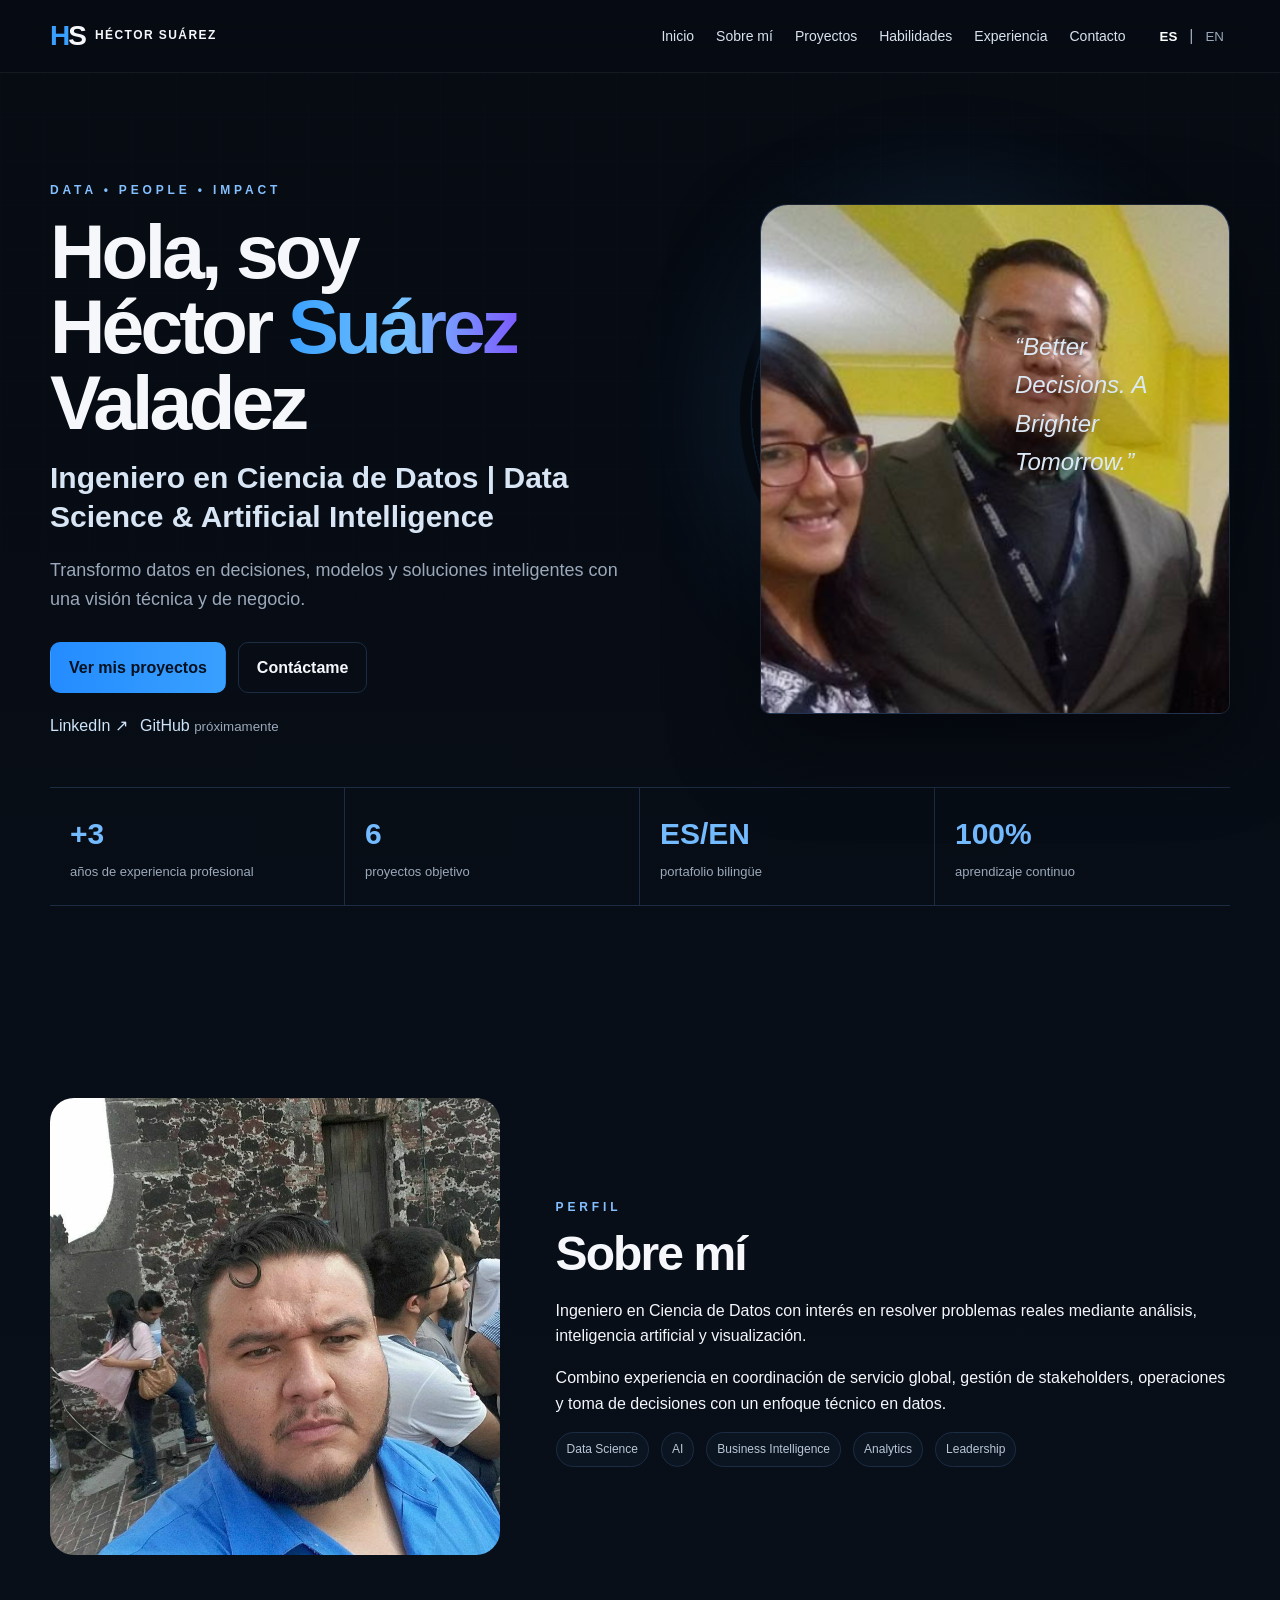
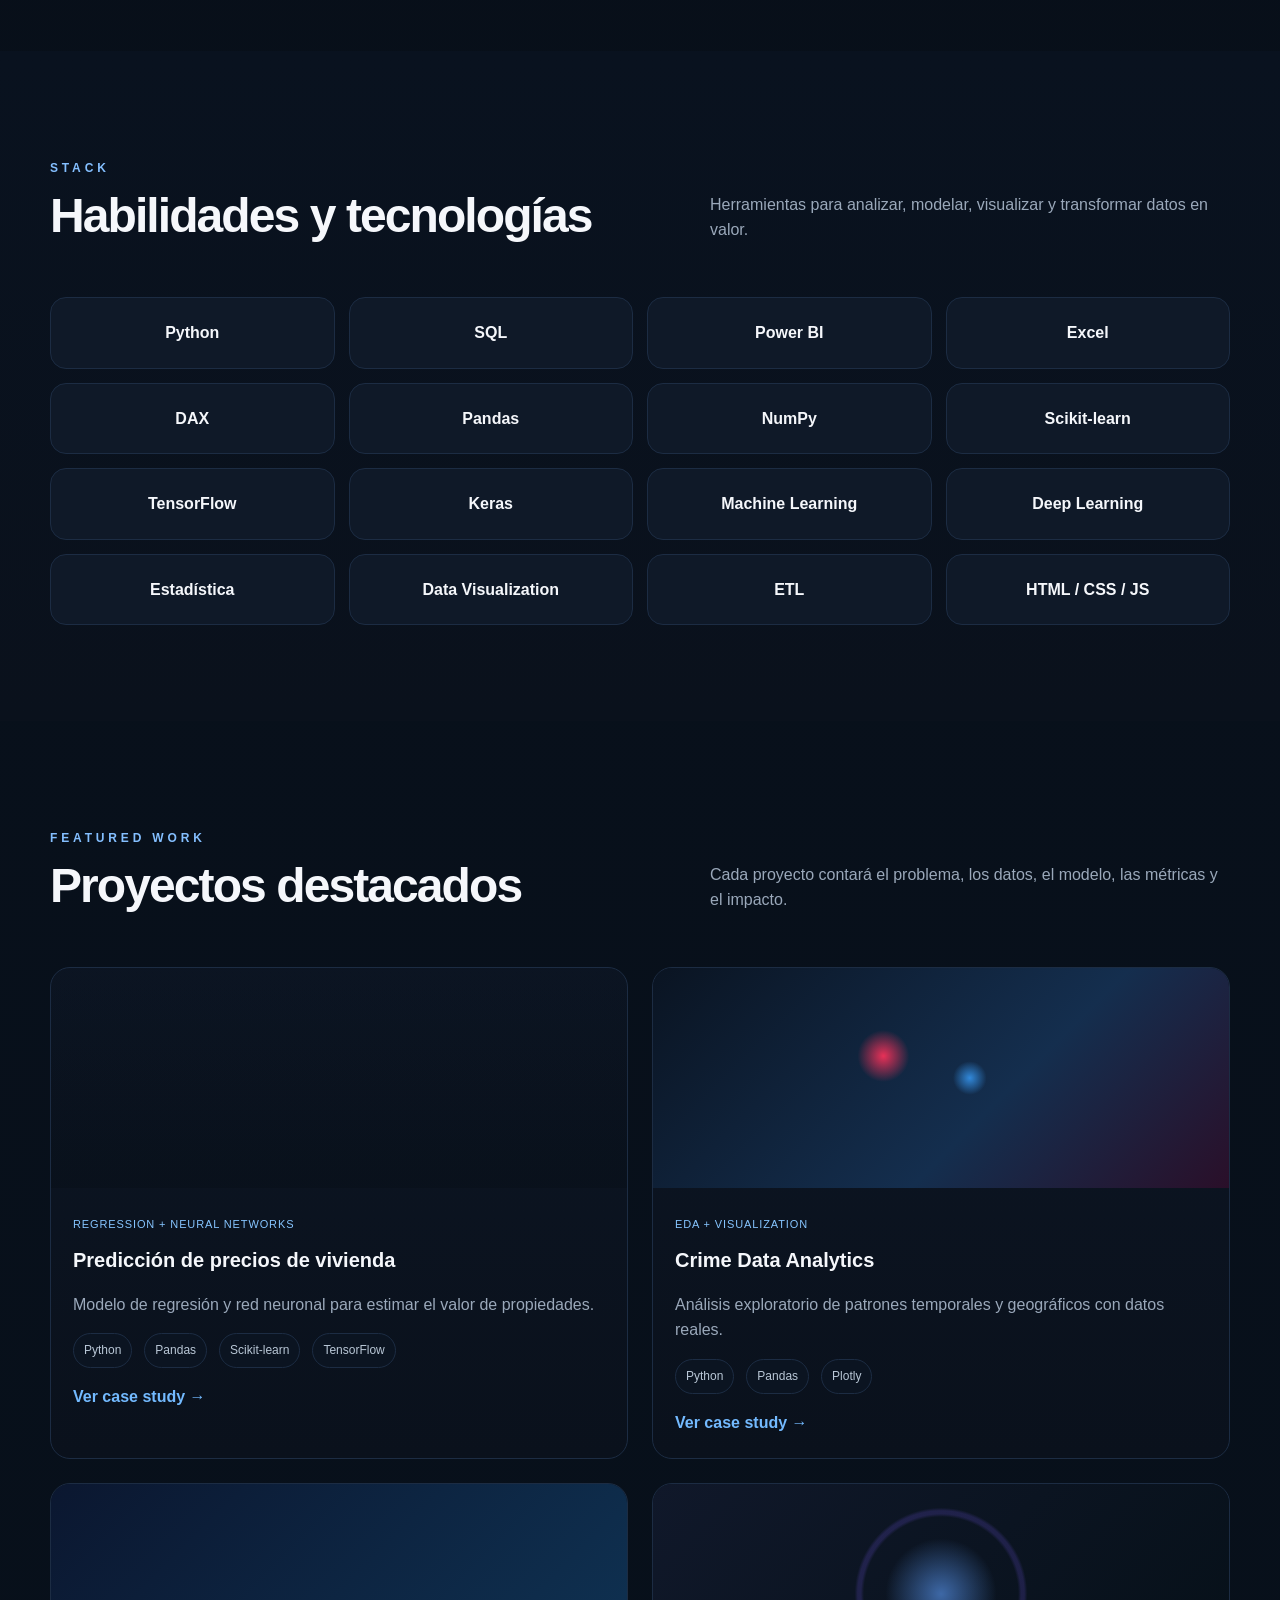
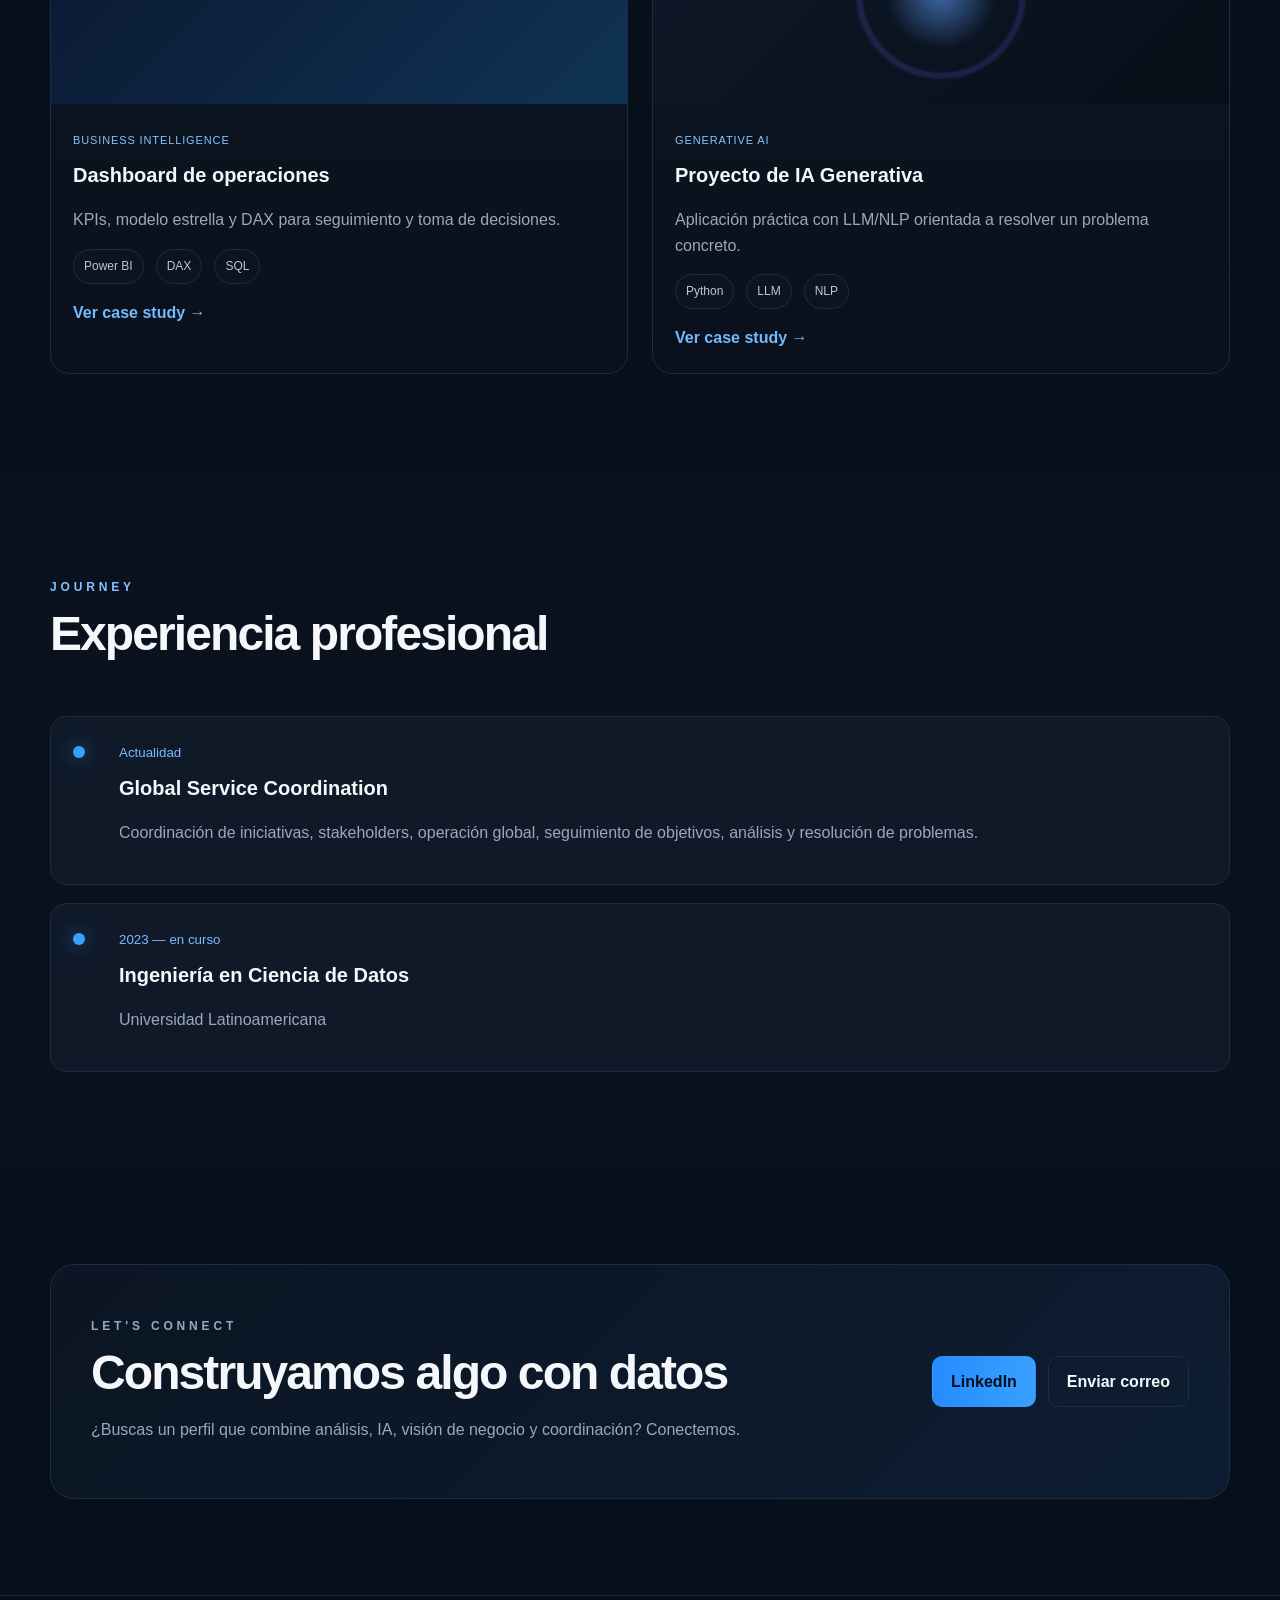
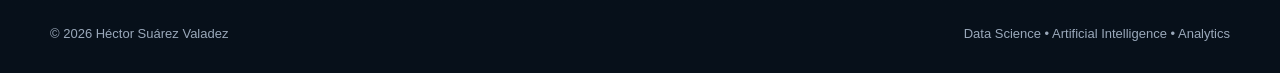
==== index.html @ ac774db7 "Add files via upload" ====
<!doctype html>
<html lang="es">
<head>
  <meta charset="utf-8" />
  <meta name="viewport" content="width=device-width, initial-scale=1" />
  <title>Héctor Suárez Valadez | Data Science & AI</title>
  <meta name="description" content="Portafolio profesional de Héctor Suárez: Ciencia de Datos, IA, Machine Learning, Business Intelligence y Analytics." />
  <link rel="stylesheet" href="css/styles.css" />
</head>
<body>
  <header class="site-header">
    <div class="container nav-wrap">
      <a class="brand" href="#inicio" aria-label="Inicio">
        <span class="brand-mark">HS</span>
        <span class="brand-text">HÉCTOR SUÁREZ</span>
      </a>
      <button class="menu-btn" id="menuBtn" aria-label="Abrir menú">☰</button>
      <nav class="nav" id="mainNav">
        <a href="#inicio" data-i18n="nav_home">Inicio</a>
        <a href="#sobre-mi" data-i18n="nav_about">Sobre mí</a>
        <a href="#proyectos" data-i18n="nav_projects">Proyectos</a>
        <a href="#habilidades" data-i18n="nav_skills">Habilidades</a>
        <a href="#experiencia" data-i18n="nav_experience">Experiencia</a>
        <a href="#contacto" data-i18n="nav_contact">Contacto</a>
      </nav>
      <div class="nav-actions">
        <button class="lang-btn active" data-lang="es">ES</button>
        <span>|</span>
        <button class="lang-btn" data-lang="en">EN</button>
      </div>
    </div>
  </header>

  <main>
    <section class="hero section" id="inicio">
      <div class="grid-overlay"></div>
      <div class="container hero-grid">
        <div class="hero-copy reveal">
          <p class="eyebrow" data-i18n="hero_eyebrow">DATA • PEOPLE • IMPACT</p>
          <h1>
            <span data-i18n="hero_hello">Hola, soy</span><br>
            Héctor <span class="accent">Suárez</span> Valadez
          </h1>
          <h2 data-i18n="hero_title">Ingeniero en Ciencia de Datos | Data Science & Artificial Intelligence</h2>
          <p class="hero-text" data-i18n="hero_text">
            Transformo datos en decisiones, modelos y soluciones inteligentes con una visión técnica y de negocio.
          </p>
          <div class="cta-row">
            <a class="btn primary" href="#proyectos" data-i18n="cta_projects">Ver mis proyectos</a>
            <a class="btn secondary" href="#contacto" data-i18n="cta_contact">Contáctame</a>
          </div>
          <div class="social-row">
            <a href="https://www.linkedin.com/in/hectorsuarezvaladez/" target="_blank" rel="noreferrer">LinkedIn ↗</a>
            <span>GitHub <small data-i18n="coming_soon">próximamente</small></span>
          </div>
        </div>

        <div class="hero-visual reveal delay-1">
          <div class="neural-orb"></div>
          <div class="portrait-frame">
            <img src="images/hector-professional.png" alt="Héctor Suárez Valadez" />
          </div>
          <blockquote data-i18n="hero_quote">“Better Decisions. A Brighter Tomorrow.”</blockquote>
        </div>
      </div>

      <div class="container stat-strip reveal">
        <div><strong>+3</strong><span data-i18n="stat_exp">años de experiencia profesional</span></div>
        <div><strong>6</strong><span data-i18n="stat_projects">proyectos objetivo</span></div>
        <div><strong>ES/EN</strong><span data-i18n="stat_bilingual">portafolio bilingüe</span></div>
        <div><strong>100%</strong><span data-i18n="stat_learning">aprendizaje continuo</span></div>
      </div>
    </section>

    <section class="section" id="sobre-mi">
      <div class="container two-col">
        <div class="section-image reveal">
          <img src="images/hector-casual.png" alt="Héctor Suárez" />
        </div>
        <div class="reveal delay-1">
          <p class="eyebrow" data-i18n="about_eyebrow">PERFIL</p>
          <h3 data-i18n="about_title">Sobre mí</h3>
          <p data-i18n="about_p1">Ingeniero en Ciencia de Datos con interés en resolver problemas reales mediante análisis, inteligencia artificial y visualización.</p>
          <p data-i18n="about_p2">Combino experiencia en coordinación de servicio global, gestión de stakeholders, operaciones y toma de decisiones con un enfoque técnico en datos.</p>
          <div class="pill-row">
            <span>Data Science</span><span>AI</span><span>Business Intelligence</span><span>Analytics</span><span>Leadership</span>
          </div>
        </div>
      </div>
    </section>

    <section class="section dark-panel" id="habilidades">
      <div class="container">
        <div class="section-head reveal">
          <div>
            <p class="eyebrow" data-i18n="skills_eyebrow">STACK</p>
            <h3 data-i18n="skills_title">Habilidades y tecnologías</h3>
          </div>
          <p data-i18n="skills_text">Herramientas para analizar, modelar, visualizar y transformar datos en valor.</p>
        </div>
        <div class="skills-grid reveal delay-1">
          <article>Python</article><article>SQL</article><article>Power BI</article><article>Excel</article>
          <article>DAX</article><article>Pandas</article><article>NumPy</article><article>Scikit-learn</article>
          <article>TensorFlow</article><article>Keras</article><article>Machine Learning</article><article>Deep Learning</article>
          <article>Estadística</article><article>Data Visualization</article><article>ETL</article><article>HTML / CSS / JS</article>
        </div>
      </div>
    </section>

    <section class="section" id="proyectos">
      <div class="container">
        <div class="section-head reveal">
          <div>
            <p class="eyebrow" data-i18n="projects_eyebrow">FEATURED WORK</p>
            <h3 data-i18n="projects_title">Proyectos destacados</h3>
          </div>
          <p data-i18n="projects_text">Cada proyecto contará el problema, los datos, el modelo, las métricas y el impacto.</p>
        </div>

        <div class="projects-grid">
          <article class="project-card reveal">
            <div class="project-media project-house"></div>
            <div class="project-body">
              <span class="tag">Regression + Neural Networks</span>
              <h4 data-i18n="p1_title">Predicción de precios de vivienda</h4>
              <p data-i18n="p1_text">Modelo de regresión y red neuronal para estimar el valor de propiedades.</p>
              <div class="tech-row"><span>Python</span><span>Pandas</span><span>Scikit-learn</span><span>TensorFlow</span></div>
              <a href="projects/vivienda.html" data-i18n="view_case">Ver case study →</a>
            </div>
          </article>

          <article class="project-card reveal delay-1">
            <div class="project-media project-crime"></div>
            <div class="project-body">
              <span class="tag">EDA + Visualization</span>
              <h4 data-i18n="p2_title">Crime Data Analytics</h4>
              <p data-i18n="p2_text">Análisis exploratorio de patrones temporales y geográficos con datos reales.</p>
              <div class="tech-row"><span>Python</span><span>Pandas</span><span>Plotly</span></div>
              <a href="projects/crime-data.html" data-i18n="view_case">Ver case study →</a>
            </div>
          </article>

          <article class="project-card reveal delay-2">
            <div class="project-media project-bi"></div>
            <div class="project-body">
              <span class="tag">Business Intelligence</span>
              <h4 data-i18n="p3_title">Dashboard de operaciones</h4>
              <p data-i18n="p3_text">KPIs, modelo estrella y DAX para seguimiento y toma de decisiones.</p>
              <div class="tech-row"><span>Power BI</span><span>DAX</span><span>SQL</span></div>
              <a href="projects/power-bi.html" data-i18n="view_case">Ver case study →</a>
            </div>
          </article>

          <article class="project-card reveal">
            <div class="project-media project-ai"></div>
            <div class="project-body">
              <span class="tag">Generative AI</span>
              <h4 data-i18n="p4_title">Proyecto de IA Generativa</h4>
              <p data-i18n="p4_text">Aplicación práctica con LLM/NLP orientada a resolver un problema concreto.</p>
              <div class="tech-row"><span>Python</span><span>LLM</span><span>NLP</span></div>
              <a href="projects/ia-generativa.html" data-i18n="view_case">Ver case study →</a>
            </div>
          </article>
        </div>
      </div>
    </section>

    <section class="section dark-panel" id="experiencia">
      <div class="container">
        <div class="section-head reveal">
          <div>
            <p class="eyebrow" data-i18n="exp_eyebrow">JOURNEY</p>
            <h3 data-i18n="exp_title">Experiencia profesional</h3>
          </div>
        </div>
        <div class="timeline">
          <article class="timeline-item reveal">
            <span class="timeline-dot"></span>
            <div>
              <small data-i18n="exp_now">Actualidad</small>
              <h4>Global Service Coordination</h4>
              <p data-i18n="exp_text1">Coordinación de iniciativas, stakeholders, operación global, seguimiento de objetivos, análisis y resolución de problemas.</p>
            </div>
          </article>
          <article class="timeline-item reveal delay-1">
            <span class="timeline-dot"></span>
            <div>
              <small>2023 — <span data-i18n="ongoing">en curso</span></small>
              <h4 data-i18n="degree">Ingeniería en Ciencia de Datos</h4>
              <p>Universidad Latinoamericana</p>
            </div>
          </article>
        </div>
      </div>
    </section>

    <section class="section" id="contacto">
      <div class="container contact-card reveal">
        <div>
          <p class="eyebrow" data-i18n="contact_eyebrow">LET'S CONNECT</p>
          <h3 data-i18n="contact_title">Construyamos algo con datos</h3>
          <p data-i18n="contact_text">¿Buscas un perfil que combine análisis, IA, visión de negocio y coordinación? Conectemos.</p>
        </div>
        <div class="contact-actions">
          <a class="btn primary" href="https://www.linkedin.com/in/hectorsuarezvaladez/" target="_blank" rel="noreferrer">LinkedIn</a>
          <a class="btn secondary" href="mailto:tu-correo@ejemplo.com" data-i18n="email_btn">Enviar correo</a>
        </div>
      </div>
    </section>
  </main>

  <footer class="footer">
    <div class="container">
      <span>© 2026 Héctor Suárez Valadez</span>
      <span>Data Science • Artificial Intelligence • Analytics</span>
    </div>
  </footer>

  <script src="js/main.js"></script>
</body>
</html>
---- css/styles.css ----
:root{
  --bg:#070b12;
  --bg2:#0b1220;
  --card:#0f1928;
  --text:#f5f7fb;
  --muted:#9aa8ba;
  --line:#1c2c43;
  --accent:#39a0ff;
  --accent2:#7c5cff;
  --max:1180px;
}
*{box-sizing:border-box}
html{scroll-behavior:smooth}
body{
  margin:0;
  font-family:Inter,Segoe UI,Arial,sans-serif;
  background:linear-gradient(180deg,var(--bg),#08101b 40%,#07101a);
  color:var(--text);
  line-height:1.6
}
a{color:inherit;text-decoration:none}
img{max-width:100%;display:block}
.container{width:min(calc(100% - 32px),var(--max));margin:auto}
.section{padding:96px 0;position:relative}
.site-header{
  position:sticky;top:0;z-index:30;
  backdrop-filter:blur(16px);
  background:rgba(7,11,18,.78);
  border-bottom:1px solid rgba(255,255,255,.06)
}
.nav-wrap{height:72px;display:flex;align-items:center;gap:28px}
.brand{display:flex;align-items:center;gap:10px;font-weight:800}
.brand-mark{font-size:28px;letter-spacing:-2px}
.brand-mark::first-letter{color:var(--accent)}
.brand-text{font-size:12px;letter-spacing:.12em}
.nav{display:flex;gap:22px;margin-left:auto}
.nav a{font-size:14px;color:#d9e3ef}
.nav a:hover{color:var(--accent)}
.nav-actions{display:flex;align-items:center;gap:6px;color:var(--muted)}
.lang-btn{border:0;background:none;color:var(--muted);cursor:pointer}
.lang-btn.active{color:#fff;font-weight:700}
.menu-btn{display:none;margin-left:auto;background:none;border:1px solid var(--line);color:#fff;padding:8px 10px;border-radius:10px}
.hero{min-height:calc(100vh - 72px);display:flex;flex-direction:column;justify-content:center;overflow:hidden}
.grid-overlay{
  position:absolute;inset:0;opacity:.22;pointer-events:none;
  background-image:linear-gradient(rgba(57,160,255,.07) 1px,transparent 1px),linear-gradient(90deg,rgba(57,160,255,.07) 1px,transparent 1px);
  background-size:44px 44px;
  mask-image:linear-gradient(to bottom,black,transparent 90%)
}
.hero-grid{display:grid;grid-template-columns:1.05fr .95fr;gap:48px;align-items:center;position:relative}
.eyebrow{font-size:12px;letter-spacing:.32em;color:#84bfff;font-weight:700}
h1{font-size:clamp(44px,6vw,78px);line-height:.98;letter-spacing:-.05em;margin:14px 0 18px}
h2{font-size:clamp(20px,2.4vw,30px);line-height:1.3;font-weight:600;color:#d8e5f4;margin:0 0 20px}
h3{font-size:clamp(32px,4vw,48px);line-height:1.05;margin:8px 0 18px;letter-spacing:-.04em}
h4{font-size:20px;margin:8px 0}
.accent{background:linear-gradient(90deg,var(--accent),#75c2ff,var(--accent2));-webkit-background-clip:text;background-clip:text;color:transparent}
.hero-text{font-size:18px;color:var(--muted);max-width:680px}
.cta-row,.social-row,.pill-row,.tech-row{display:flex;gap:12px;flex-wrap:wrap}
.cta-row{margin:28px 0 20px}
.btn{padding:12px 18px;border-radius:10px;border:1px solid var(--line);font-weight:700;display:inline-flex;align-items:center;justify-content:center}
.btn.primary{background:linear-gradient(90deg,#248cff,var(--accent));color:#04101d;border-color:transparent}
.btn.secondary{background:transparent}
.social-row{color:#cfe5fb}
.social-row small{color:var(--muted)}
.hero-visual{position:relative;min-height:520px}
.portrait-frame{
  position:absolute;right:0;bottom:0;width:min(88%,470px);height:510px;
  border-radius:28px 28px 10px 10px;overflow:hidden;
  background:linear-gradient(180deg,#102340,#0b1220);
  box-shadow:0 30px 90px rgba(0,0,0,.45);
  border:1px solid rgba(255,255,255,.07)
}
.portrait-frame img{width:100%;height:100%;object-fit:cover;object-position:center top}
.neural-orb{
  position:absolute;width:420px;height:420px;border-radius:50%;right:70px;top:10px;
  background:
   radial-gradient(circle at 30% 30%,rgba(57,160,255,.42),transparent 30%),
   radial-gradient(circle at 70% 60%,rgba(124,92,255,.32),transparent 28%),
   repeating-radial-gradient(circle,rgba(57,160,255,.16) 0 1px,transparent 2px 18px);
  filter:blur(.1px);
  box-shadow:0 0 120px rgba(57,160,255,.18)
}
.hero blockquote{position:absolute;right:-5px;top:110px;width:180px;font-size:24px;font-style:italic;color:#dbe9f6}
.stat-strip{display:grid;grid-template-columns:repeat(4,1fr);margin-top:48px;border-top:1px solid var(--line);border-bottom:1px solid var(--line)}
.stat-strip div{padding:22px 20px;border-right:1px solid var(--line)}
.stat-strip div:last-child{border-right:0}
.stat-strip strong{font-size:30px;color:#73baff;display:block}
.stat-strip span{font-size:13px;color:var(--muted)}
.two-col{display:grid;grid-template-columns:.8fr 1.2fr;gap:56px;align-items:center}
.section-image img{border-radius:24px;max-height:500px;width:100%;object-fit:cover}
.pill-row span,.tech-row span{padding:7px 10px;border:1px solid var(--line);background:#0b1421;border-radius:999px;color:#b9c7d6;font-size:12px}
.dark-panel{background:linear-gradient(180deg,#09121f,#0a111c)}
.section-head{display:flex;align-items:end;justify-content:space-between;gap:30px;margin-bottom:38px}
.section-head>p{max-width:520px;color:var(--muted)}
.skills-grid{display:grid;grid-template-columns:repeat(4,1fr);gap:14px}
.skills-grid article{padding:22px;border:1px solid var(--line);background:var(--card);border-radius:16px;text-align:center;font-weight:700}
.projects-grid{display:grid;grid-template-columns:repeat(2,1fr);gap:24px}
.project-card{border:1px solid var(--line);background:linear-gradient(180deg,#0c1523,#0a111c);border-radius:20px;overflow:hidden;transition:.25s}
.project-card:hover{transform:translateY(-5px);border-color:#2c6ea8}
.project-media{height:220px;background-size:cover;background-position:center}
.project-house{background-image:linear-gradient(rgba(5,12,20,.05),rgba(5,12,20,.35)),url('https://images.unsplash.com/photo-1600585154340-be6161a56a0c?auto=format&fit=crop&w=1200&q=80')}
.project-crime{background-image:radial-gradient(circle at 40% 40%,rgba(255,50,90,.9),transparent 7%),radial-gradient(circle at 55% 50%,rgba(57,160,255,.8),transparent 5%),linear-gradient(135deg,#0a1422,#142e4e 60%,#2a0f29)}
.project-bi{background-image:linear-gradient(135deg,#0b1730,#0f3354),repeating-linear-gradient(90deg,transparent 0 50px,rgba(57,160,255,.14) 51px)}
.project-ai{background-image:radial-gradient(circle at center,rgba(95,160,255,.6),transparent 18%),radial-gradient(circle at center,transparent 25%,rgba(124,92,255,.18) 26% 27%,transparent 28%),linear-gradient(135deg,#10182a,#061018)}
.project-body{padding:22px}
.tag{font-size:11px;color:#86c5ff;text-transform:uppercase;letter-spacing:.08em}
.project-body p{color:var(--muted)}
.project-body a{display:inline-block;margin-top:16px;color:#73baff;font-weight:700}
.timeline{display:grid;gap:18px}
.timeline-item{display:grid;grid-template-columns:28px 1fr;gap:18px;padding:22px;border:1px solid var(--line);border-radius:16px;background:var(--card)}
.timeline-dot{width:12px;height:12px;margin-top:7px;border-radius:50%;background:var(--accent);box-shadow:0 0 20px rgba(57,160,255,.6)}
.timeline small{color:#7bbaff}
.timeline p{color:var(--muted)}
.contact-card{display:flex;justify-content:space-between;align-items:center;gap:40px;padding:40px;border:1px solid var(--line);border-radius:24px;background:linear-gradient(135deg,#0b1523,#0d1d31)}
.contact-card p{max-width:720px;color:var(--muted)}
.contact-actions{display:flex;gap:12px;flex-wrap:wrap}
.footer{border-top:1px solid var(--line);padding:28px 0;color:var(--muted);font-size:13px}
.footer .container{display:flex;justify-content:space-between;gap:20px;flex-wrap:wrap}
.reveal{opacity:0;transform:translateY(24px);transition:.7s ease}
.reveal.show{opacity:1;transform:none}
.delay-1{transition-delay:.12s}.delay-2{transition-delay:.24s}
@media(max-width:900px){
  .nav{display:none;position:absolute;top:72px;left:16px;right:16px;flex-direction:column;padding:18px;background:#08121f;border:1px solid var(--line);border-radius:14px}
  .nav.open{display:flex}
  .menu-btn{display:block}
  .nav-actions{margin-left:0}
  .hero-grid,.two-col{grid-template-columns:1fr}
  .hero-visual{min-height:480px}
  .hero blockquote{right:10px}
  .skills-grid{grid-template-columns:repeat(2,1fr)}
  .projects-grid{grid-template-columns:1fr}
  .stat-strip{grid-template-columns:repeat(2,1fr)}
  .section-head,.contact-card{align-items:flex-start;flex-direction:column}
}
@media(max-width:560px){
  .section{padding:72px 0}
  .brand-text{display:none}
  .hero-visual{min-height:420px}
  .portrait-frame{height:410px;width:100%}
  .hero blockquote{display:none}
  .neural-orb{width:320px;height:320px;right:0}
  .skills-grid,.stat-strip{grid-template-columns:1fr 1fr}
  .stat-strip div{border-bottom:1px solid var(--line)}
}
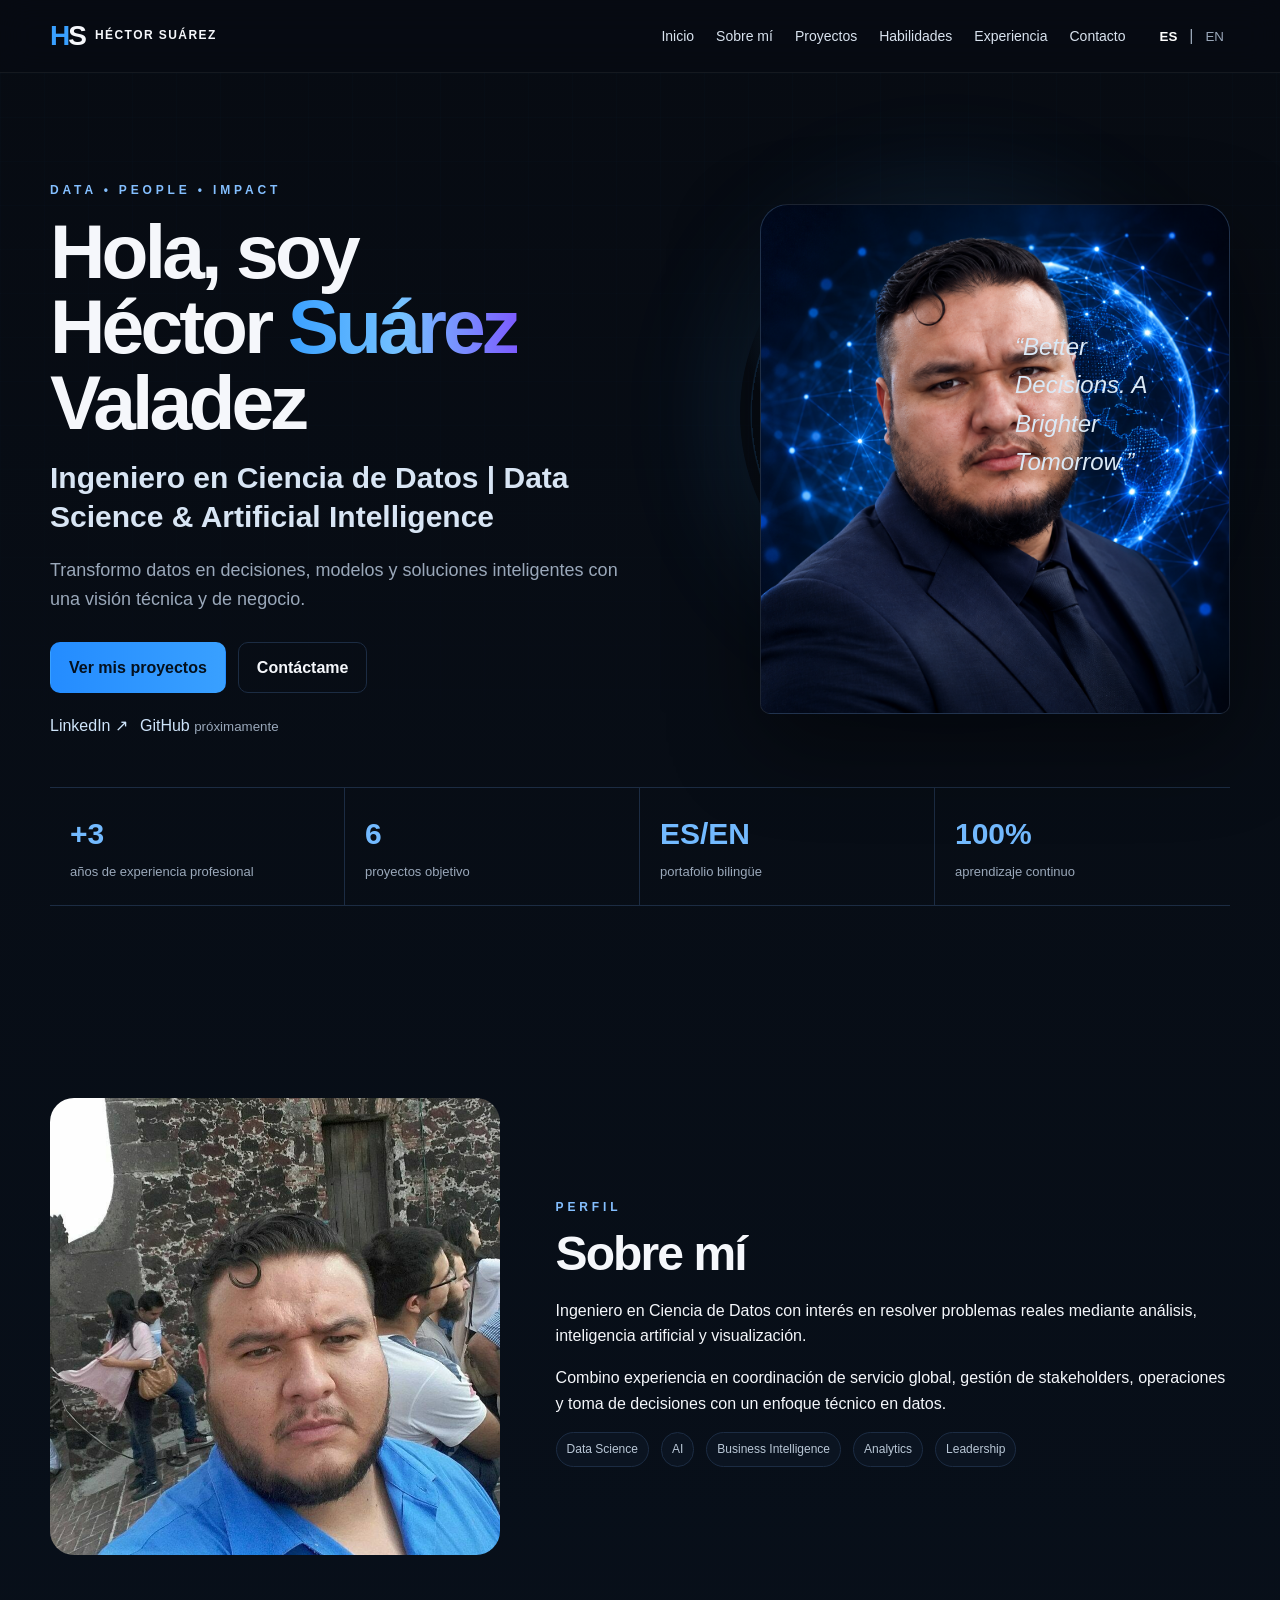
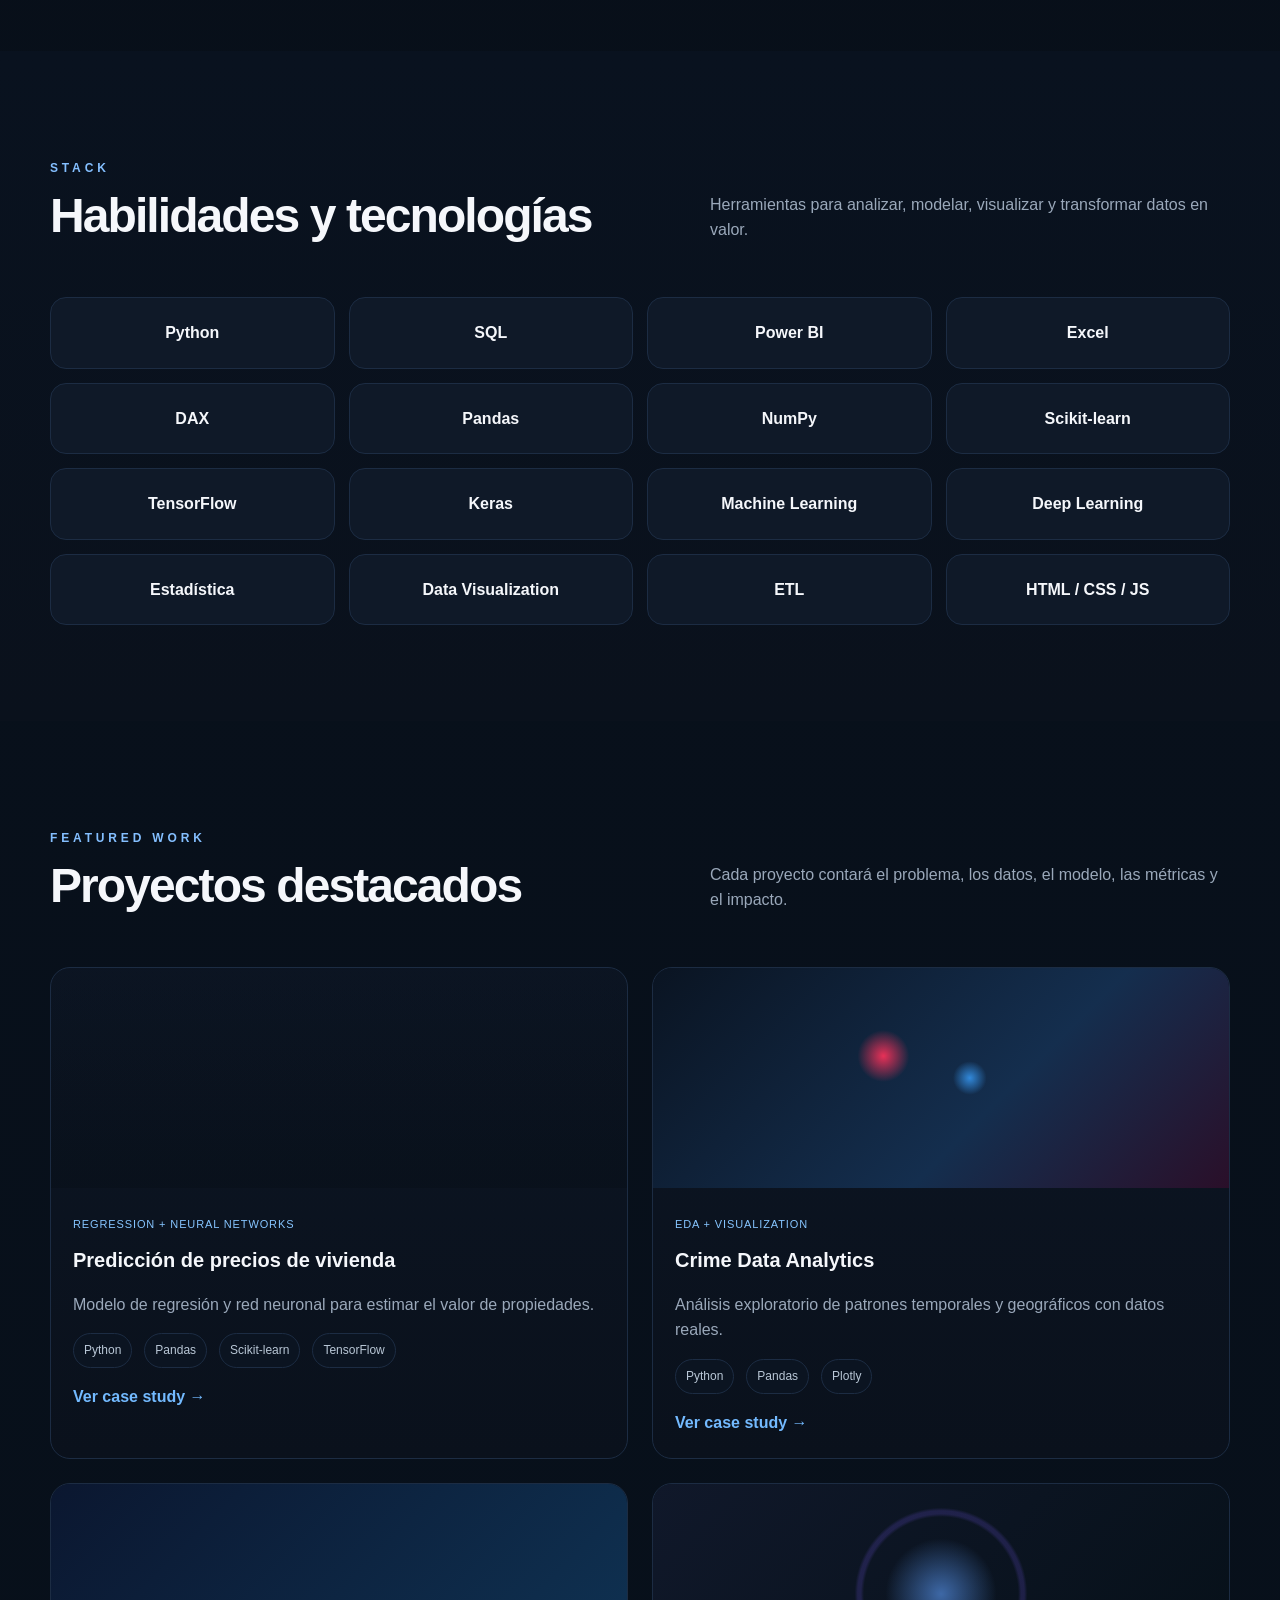
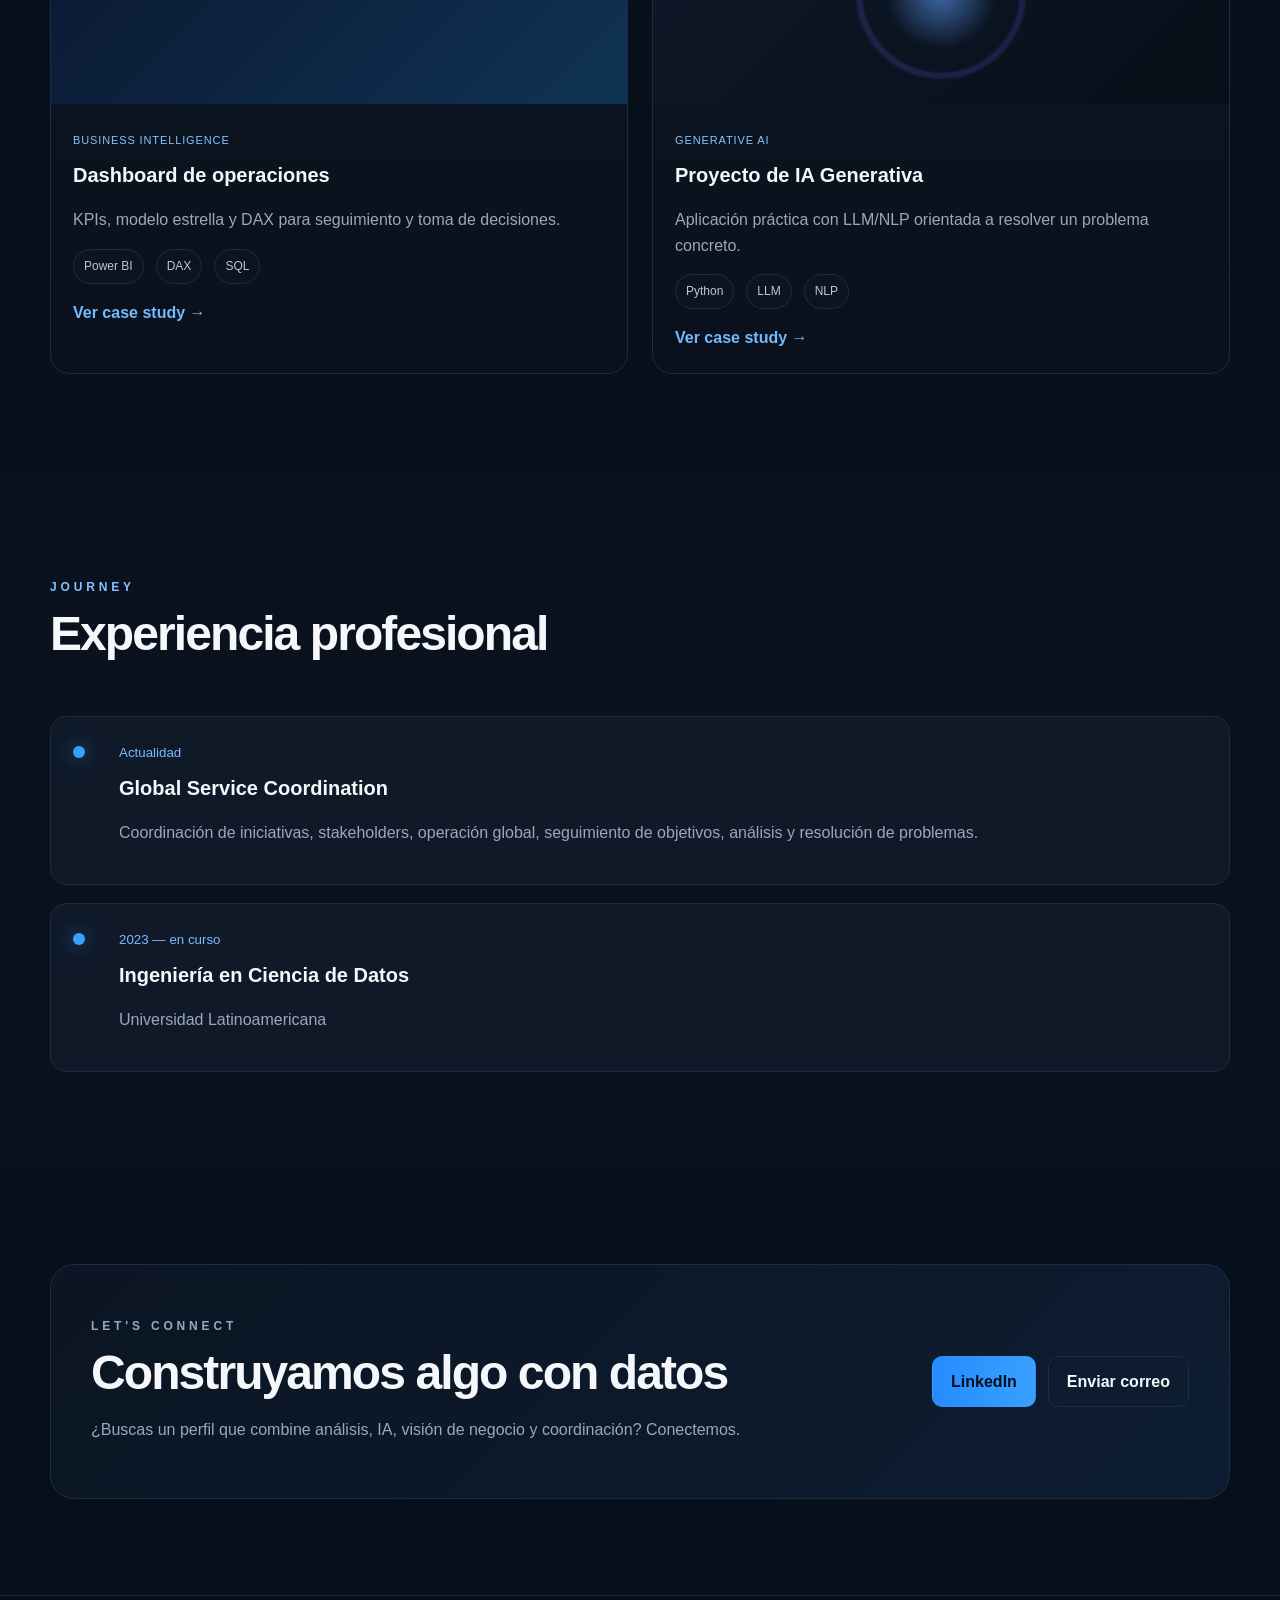
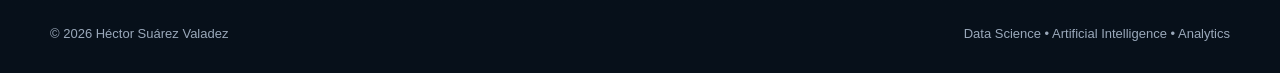
==== commit 84753f7b: "Update hero image in index.html" ====
--- a/index.html
+++ b/index.html
@@ -58,7 +58,7 @@
         <div class="hero-visual reveal delay-1">
           <div class="neural-orb"></div>
           <div class="portrait-frame">
-            <img src="images/hector-professional.png" alt="Héctor Suárez Valadez" />
+            <img src="images/yo.png" alt="Héctor Suárez Valadez" />
           </div>
           <blockquote data-i18n="hero_quote">“Better Decisions. A Brighter Tomorrow.”</blockquote>
         </div>
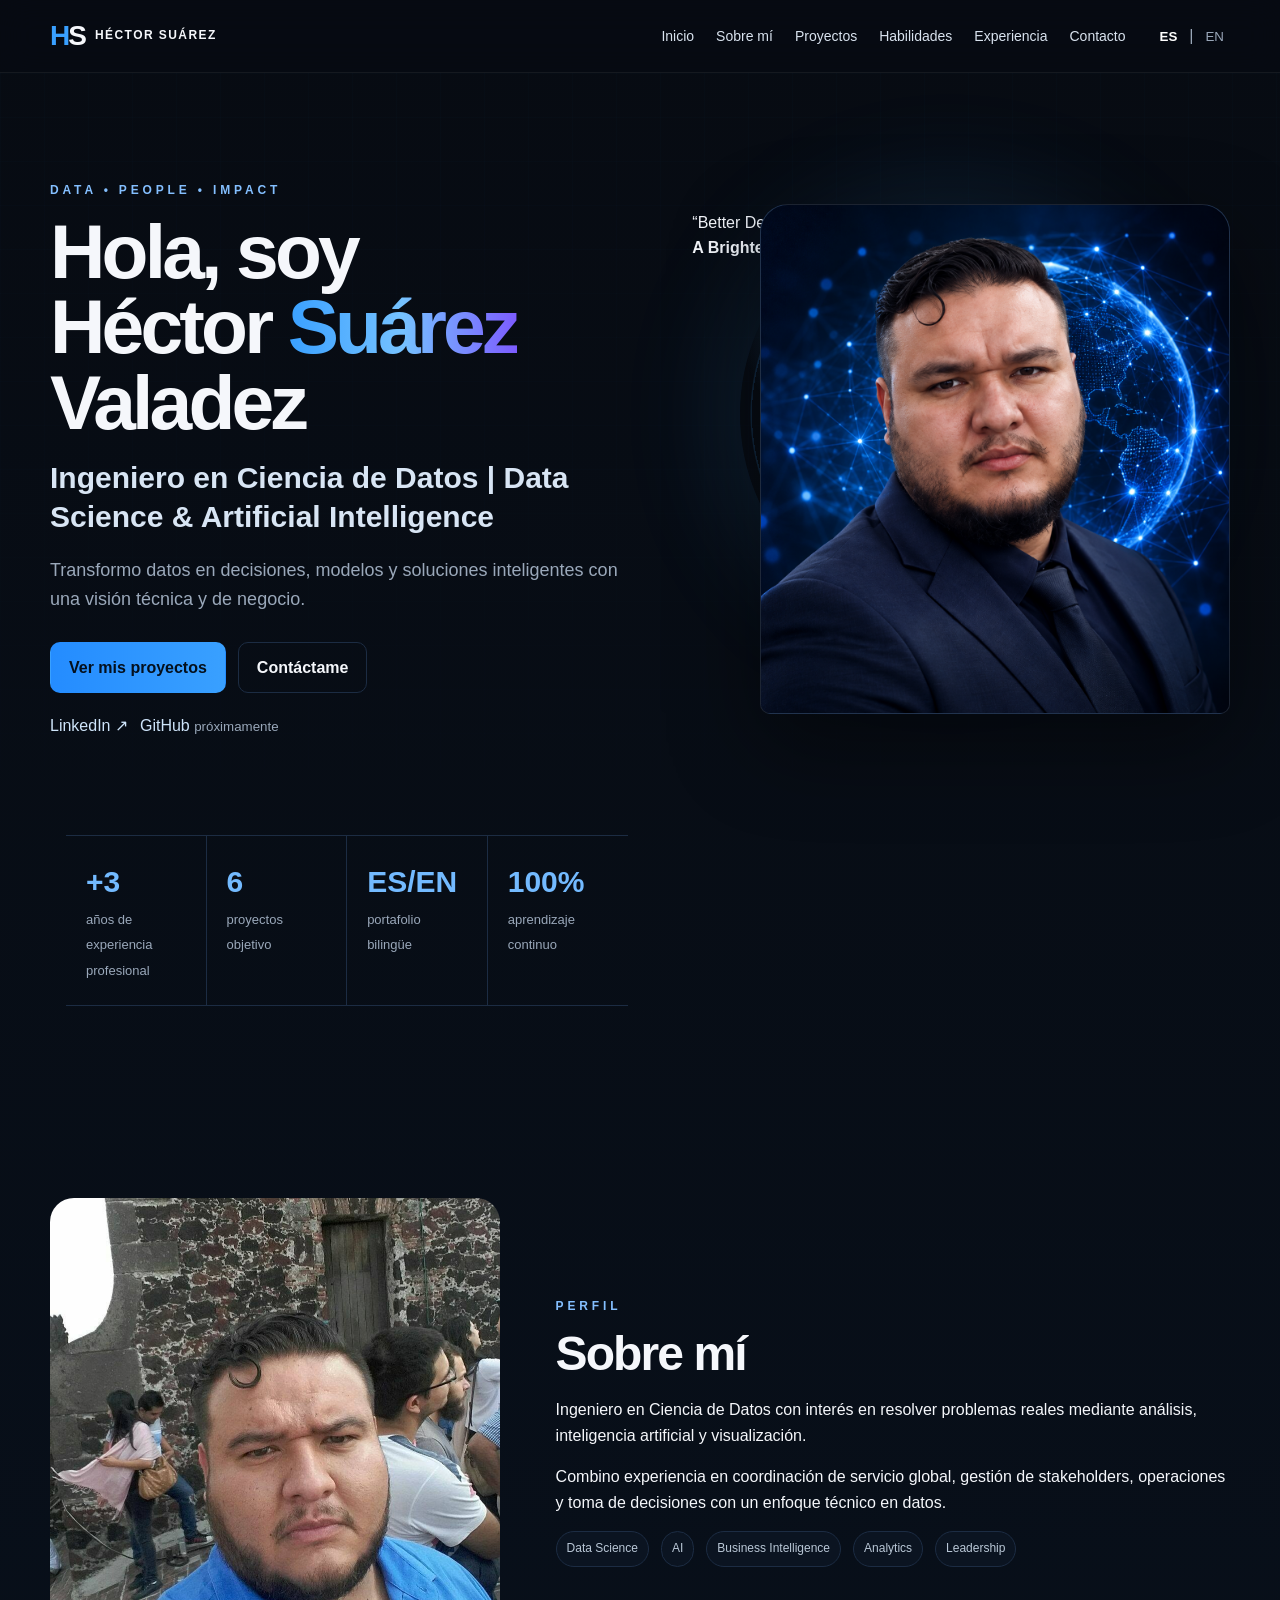
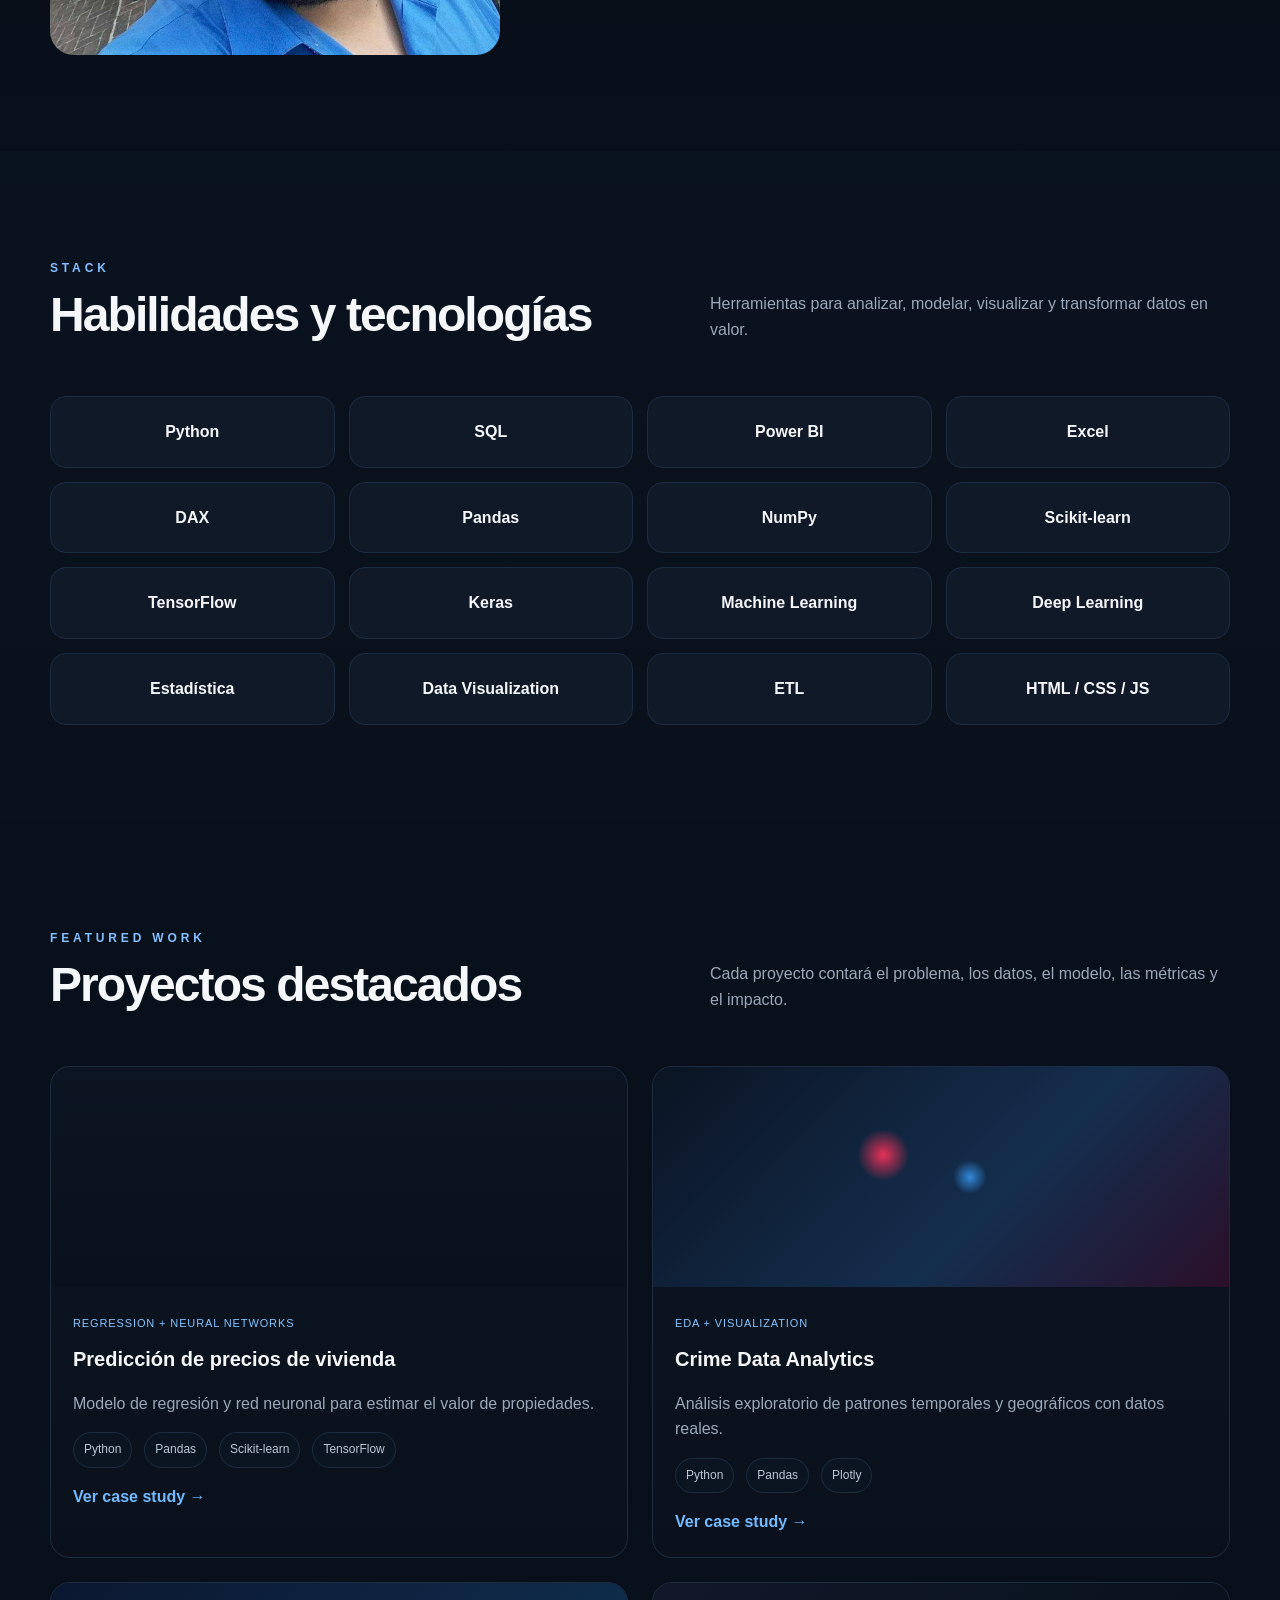
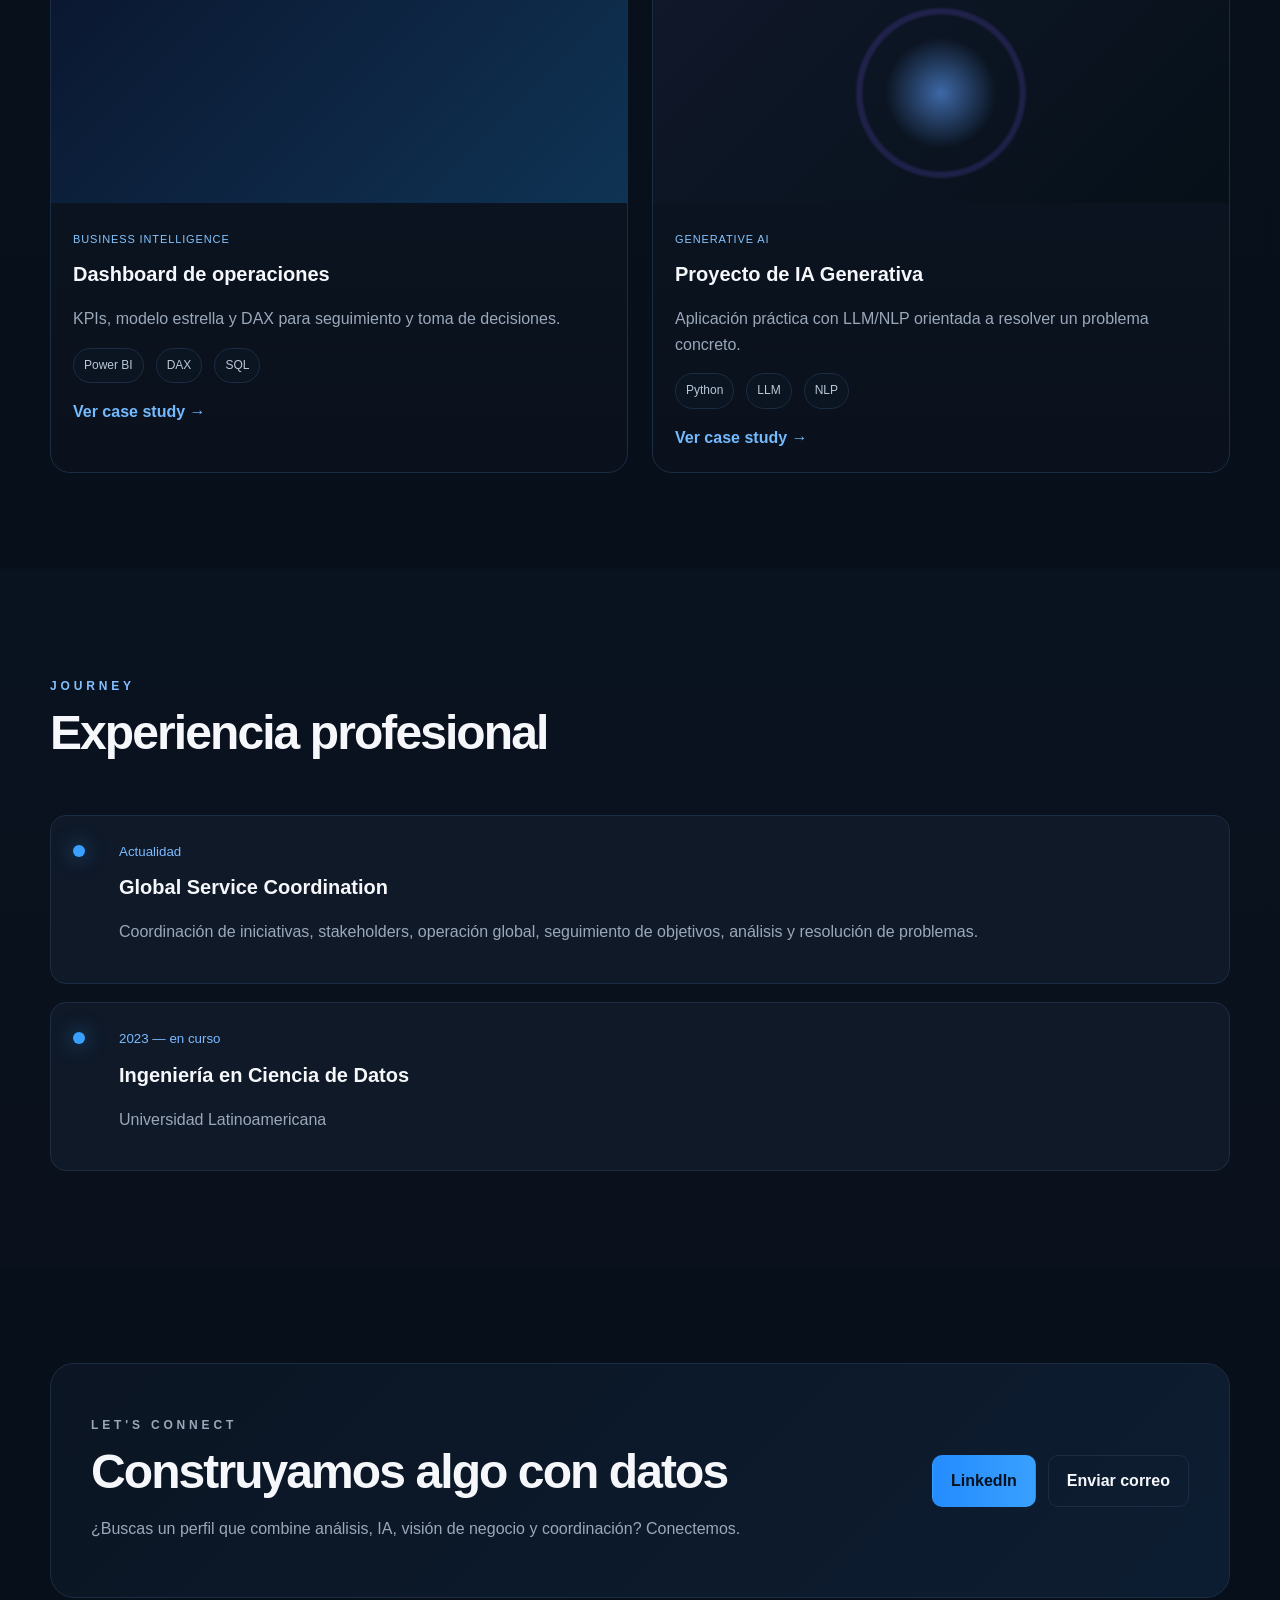
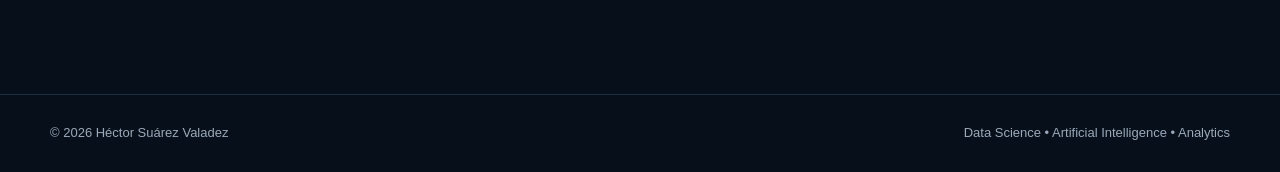
==== commit 991bfd28: "Refactor portrait section with quote formatting Updated the portrait section to include a quote and " ====
--- a/index.html
+++ b/index.html
@@ -58,9 +58,17 @@
         <div class="hero-visual reveal delay-1">
           <div class="neural-orb"></div>
           <div class="portrait-frame">
-            <img src="images/yo.png" alt="Héctor Suárez Valadez" />
-          </div>
-          <blockquote data-i18n="hero_quote">“Better Decisions. A Brighter Tomorrow.”</blockquote>
+            <img 
+              src="images/yo.png" 
+              alt="Héctor Suárez Valadez"
+              />
+    </div>
+    <div class="portrait-quote">
+      <span class="quote-line"></span>
+      <p>
+        “Better Decisions.<br>
+        <strong>A Brighter Tomorrow.</strong>”
+          </blockquote>
         </div>
       </div>
 
